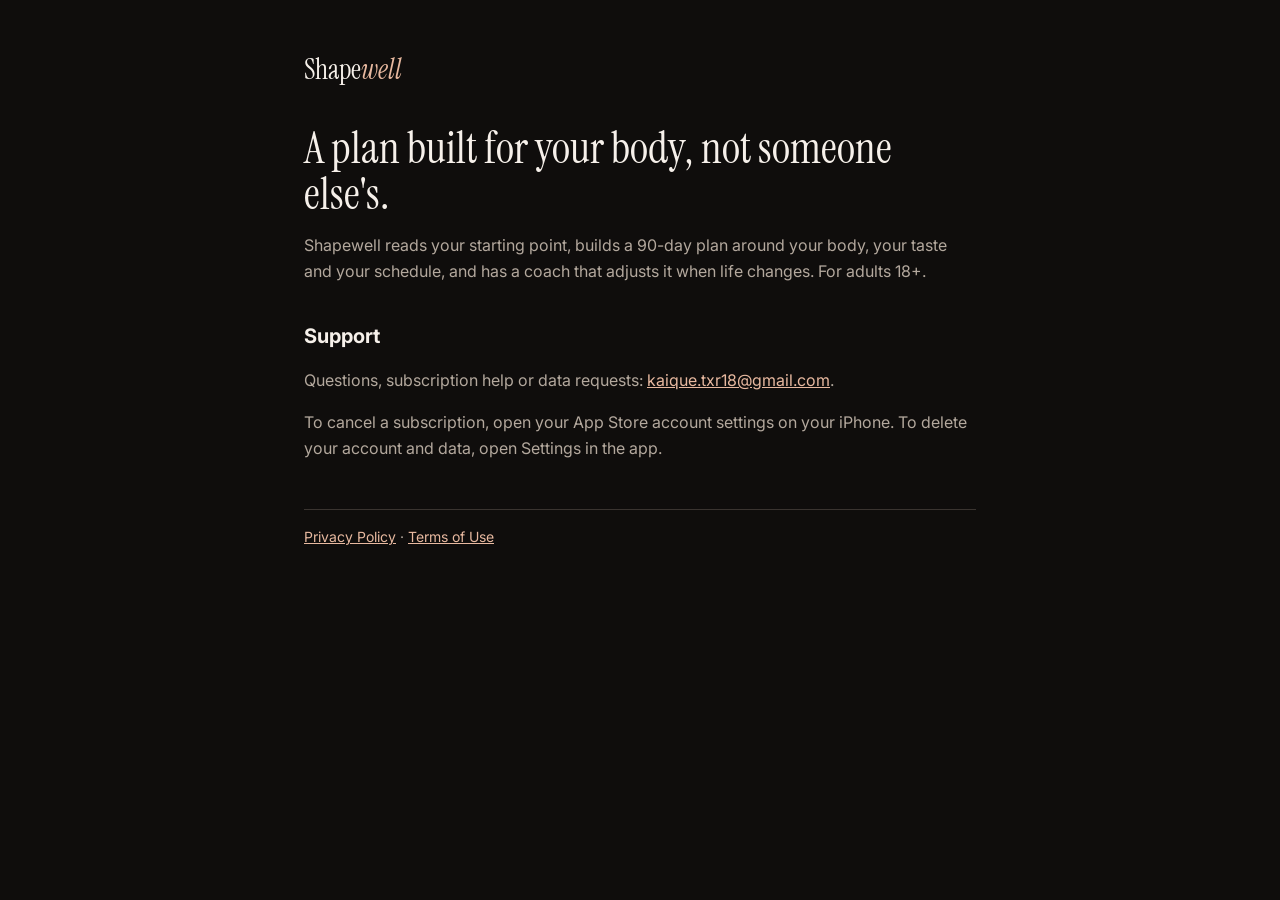
==== index.html @ 8f857f9e "Shapewell support, privacy and terms pages Co-Authored-By: Claude Opus 5.5 <noreply@anthropic.com>" ====
<!DOCTYPE html>
<html lang="en">
<head>
<meta charset="utf-8">
<meta name="viewport" content="width=device-width, initial-scale=1">
<title>Shapewell · A plan built for your body</title>
<link rel="preconnect" href="https://fonts.googleapis.com">
<link href="https://fonts.googleapis.com/css2?family=Instrument+Serif:ital@0;1&family=Inter:wght@400;600&display=swap" rel="stylesheet">
<link rel="stylesheet" href="style.css">
</head>
<body>
<main>
<a class="brand" href="index.html">Shape<em>well</em></a>
<h1>A plan built for your body, not someone else's.</h1>
<p>Shapewell reads your starting point, builds a 90-day plan around your body, your taste and your schedule, and has a coach that adjusts it when life changes. For adults 18+.</p>
<h2>Support</h2>
<p>Questions, subscription help or data requests: <a href="mailto:kaique.txr18@gmail.com">kaique.txr18@gmail.com</a>.</p>
<p>To cancel a subscription, open your App Store account settings on your iPhone. To delete your account and data, open Settings in the app.</p>
<footer><a href="privacy.html">Privacy Policy</a> · <a href="terms.html">Terms of Use</a></footer>
</main>
</body>
</html>
---- style.css ----
/* Shapewell legal pages. Colors and fonts from design/tokens.json (dark theme). */
:root { --night:#0F0D0C; --surface:#1B1816; --line:#3A3430; --ink:#F6F0EA; --muted:#B3A89D; --rose:#E8B9A0; }
* { box-sizing: border-box; }
body { margin:0; background:var(--night); color:var(--ink); font:16px/1.6 Inter, system-ui, -apple-system, sans-serif; }
main { max-width:720px; margin:0 auto; padding:48px 24px 80px; }
.brand { font-family:"Instrument Serif", Georgia, serif; font-size:28px; color:var(--ink); text-decoration:none; }
.brand em { color:var(--rose); }
h1 { font-family:"Instrument Serif", Georgia, serif; font-weight:400; font-size:44px; line-height:1.05; margin:32px 0 8px; }
h2 { font-size:20px; margin:36px 0 8px; }
p, li { color:var(--muted); }
strong { color:var(--ink); }
a { color:var(--rose); }
.meta { font-size:14px; }
table { width:100%; border-collapse:collapse; font-size:14px; margin:12px 0; }
th, td { text-align:left; padding:8px; border-bottom:1px solid var(--line); vertical-align:top; color:var(--muted); }
th { color:var(--ink); font-weight:600; }
footer { margin-top:48px; padding-top:16px; border-top:1px solid var(--line); font-size:14px; color:var(--muted); }
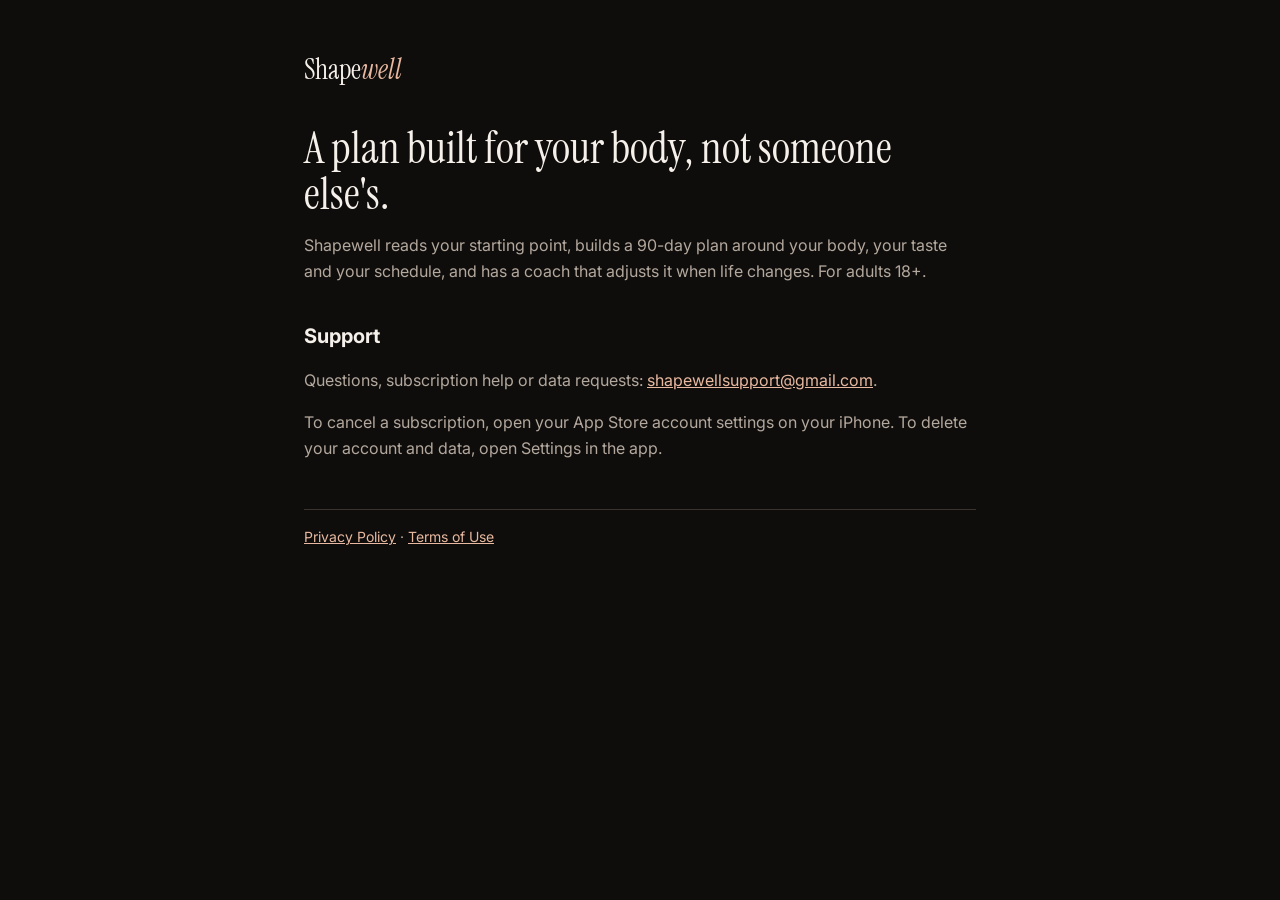
==== commit be65c6dc: "Update support email address in index.htmlTroca e-mail de suporte" ====
--- a/index.html
+++ b/index.html
@@ -14,7 +14,7 @@
 <h1>A plan built for your body, not someone else's.</h1>
 <p>Shapewell reads your starting point, builds a 90-day plan around your body, your taste and your schedule, and has a coach that adjusts it when life changes. For adults 18+.</p>
 <h2>Support</h2>
-<p>Questions, subscription help or data requests: <a href="mailto:kaique.txr18@gmail.com">kaique.txr18@gmail.com</a>.</p>
+<p>Questions, subscription help or data requests: <a href="mailto:shapewellsupport@gmail.com">shapewellsupport@gmail.com</a>.</p>
 <p>To cancel a subscription, open your App Store account settings on your iPhone. To delete your account and data, open Settings in the app.</p>
 <footer><a href="privacy.html">Privacy Policy</a> · <a href="terms.html">Terms of Use</a></footer>
 </main>
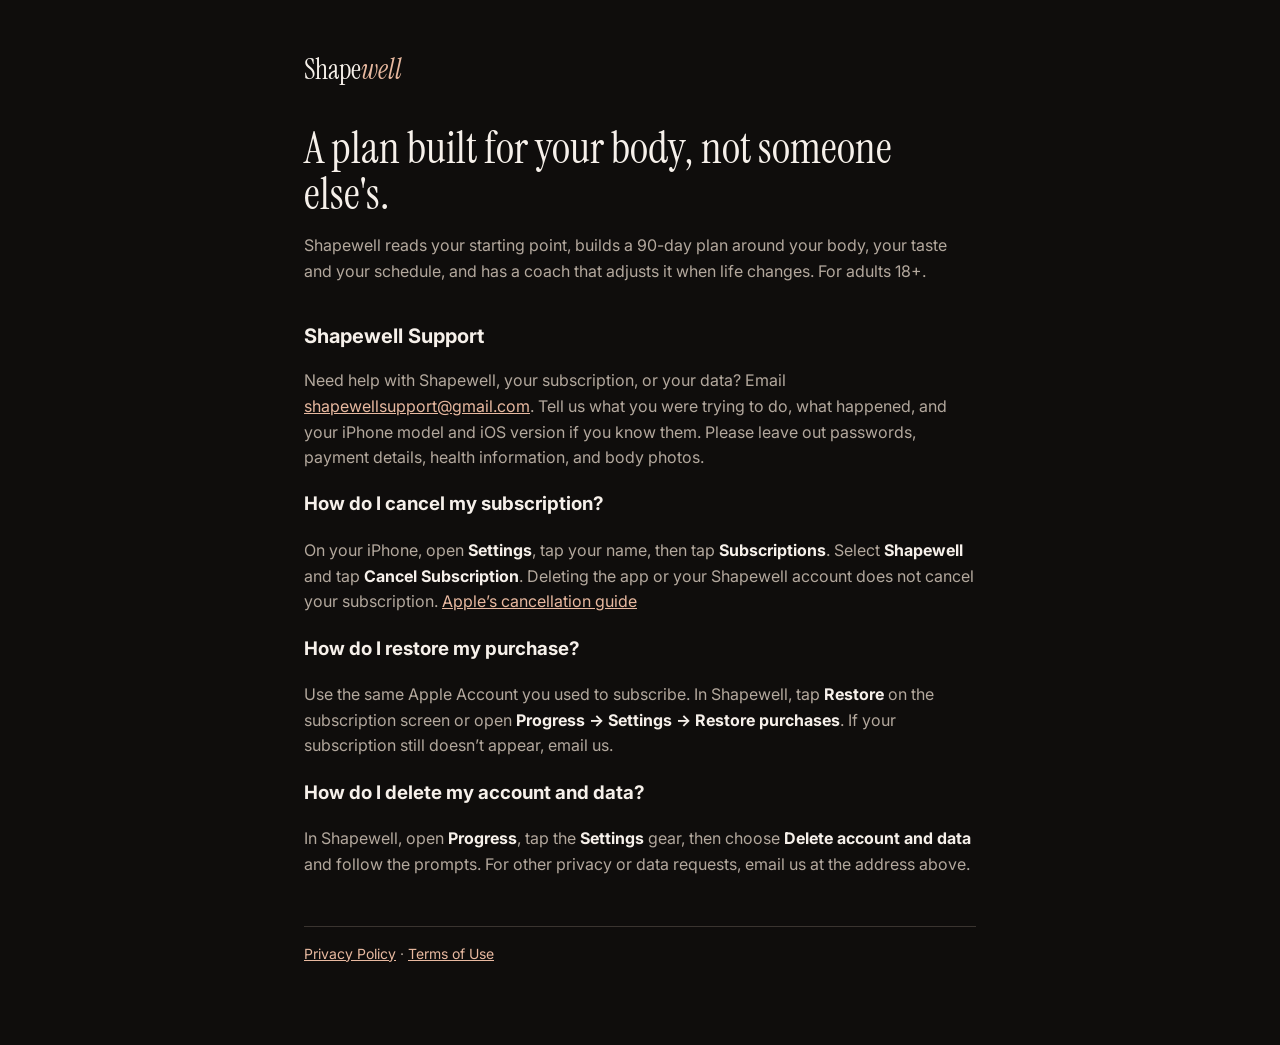
==== commit fd53f259: "Support: step-by-step cancel, restore and delete account Co-Authored-By: Claude Opus 5.5 <noreply@an" ====
--- a/index.html
+++ b/index.html
@@ -13,9 +13,14 @@
 <a class="brand" href="index.html">Shape<em>well</em></a>
 <h1>A plan built for your body, not someone else's.</h1>
 <p>Shapewell reads your starting point, builds a 90-day plan around your body, your taste and your schedule, and has a coach that adjusts it when life changes. For adults 18+.</p>
-<h2>Support</h2>
-<p>Questions, subscription help or data requests: <a href="mailto:shapewellsupport@gmail.com">shapewellsupport@gmail.com</a>.</p>
-<p>To cancel a subscription, open your App Store account settings on your iPhone. To delete your account and data, open Settings in the app.</p>
+<h2 id="support">Shapewell Support</h2>
+<p>Need help with Shapewell, your subscription, or your data? Email <a href="mailto:shapewellsupport@gmail.com">shapewellsupport@gmail.com</a>. Tell us what you were trying to do, what happened, and your iPhone model and iOS version if you know them. Please leave out passwords, payment details, health information, and body photos.</p>
+<h3 id="cancel">How do I cancel my subscription?</h3>
+<p>On your iPhone, open <strong>Settings</strong>, tap your name, then tap <strong>Subscriptions</strong>. Select <strong>Shapewell</strong> and tap <strong>Cancel Subscription</strong>. Deleting the app or your Shapewell account does not cancel your subscription. <a href="https://support.apple.com/en-us/118428">Apple&rsquo;s cancellation guide</a></p>
+<h3 id="restore">How do I restore my purchase?</h3>
+<p>Use the same Apple Account you used to subscribe. In Shapewell, tap <strong>Restore</strong> on the subscription screen or open <strong>Progress &rarr; Settings &rarr; Restore purchases</strong>. If your subscription still doesn&rsquo;t appear, email us.</p>
+<h3 id="delete">How do I delete my account and data?</h3>
+<p>In Shapewell, open <strong>Progress</strong>, tap the <strong>Settings</strong> gear, then choose <strong>Delete account and data</strong> and follow the prompts. For other privacy or data requests, email us at the address above.</p>
 <footer><a href="privacy.html">Privacy Policy</a> · <a href="terms.html">Terms of Use</a></footer>
 </main>
 </body>
